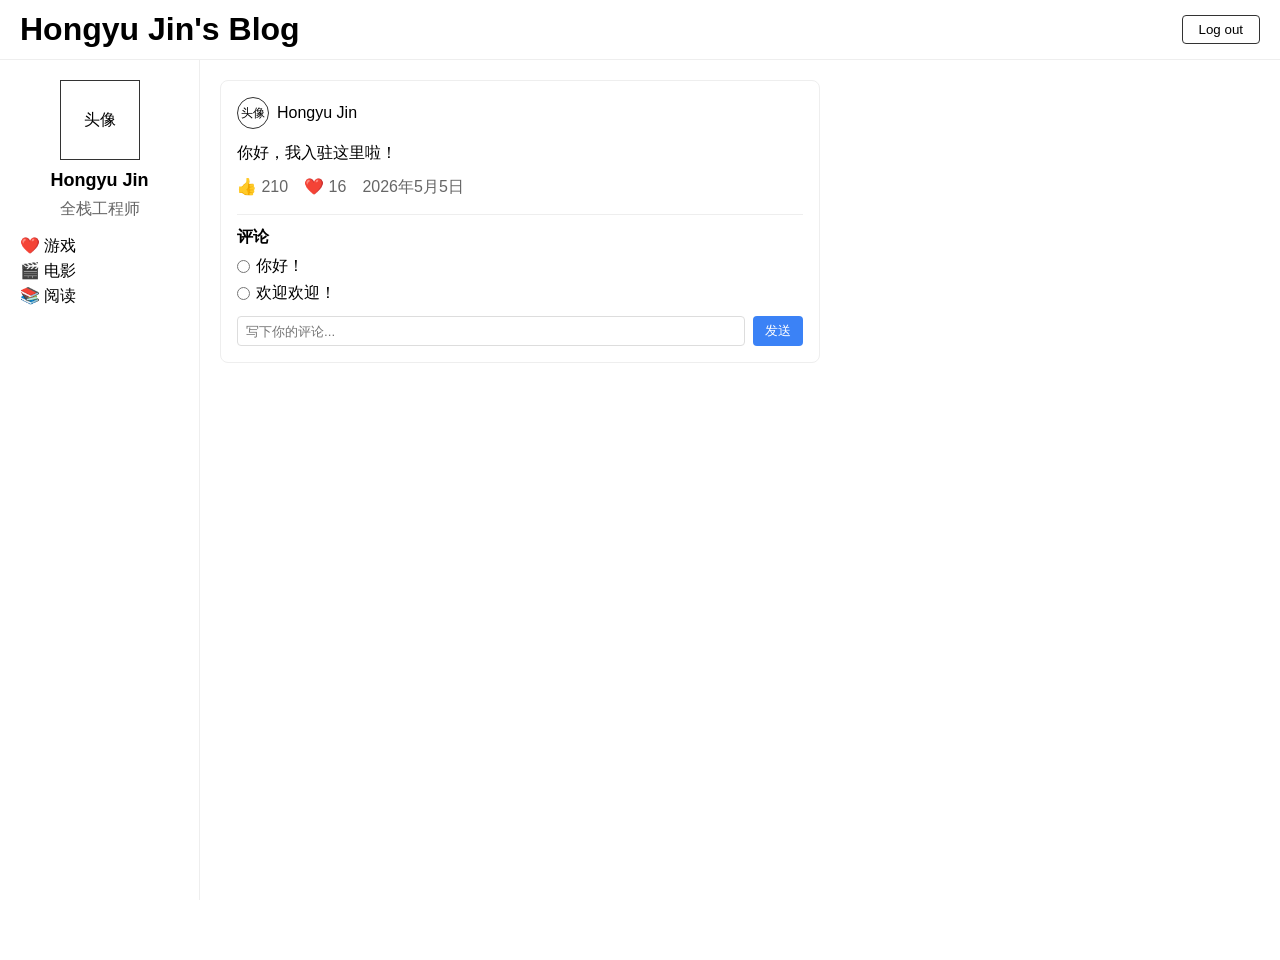
==== main/html/blog.html @ fb8ad8be "TVT" ====
<!DOCTYPE html>
<html lang="zh-CN">
<head>
  <meta charset="UTF-8">
  <title>Hongyu Jin's Blog</title>
  <link rel="stylesheet" href="../css/blog.css">
</head>
<body>
  <!-- 顶部导航栏（固定不动） -->
  <header class="blog-header">
    <h1 class="blog-title">Hongyu Jin's Blog</h1>
    <button class="logout-btn">Log out</button>
  </header>

  <div class="main-container">
    <!-- 左侧边栏（固定不动） -->
    <aside class="sidebar">
      <div class="avatar-box">头像</div>
      <h2 class="username">Hongyu Jin</h2>
      <p class="bio">全栈工程师</p >
      <div class="hobbies">
        <p>❤️ 游戏</p >
        <p>🎬 电影</p >
        <p>📚 阅读</p >
      </div>
    </aside>

    <!-- 中间博客流（可滚动） -->
    <main class="blog-feed">
      <!-- 示例博客卡片 -->
      <article class="blog-card">
        <div class="card-header">
          <div class="card-avatar">头像</div>
          <span class="card-username">Hongyu Jin</span>
        </div>
        <p class="blog-content">你好，我入驻这里啦！</p >
        <div class="card-stats">
          <span class="like-count">👍 210</span>
          <span class="heart-count">❤️ 16</span>
          <span class="post-date">2026年5月5日</span>
        </div>

        <!-- 评论区 -->
        <div class="comments-section">
          <p class="comments-title">评论</p >
          <div class="comment-item">
            <input type="radio" name="comment">
            <span>你好！</span>
          </div>
          <div class="comment-item">
            <input type="radio" name="comment">
            <span>欢迎欢迎！</span>
          </div>
          <!-- 写评论的输入框 -->
          <div class="comment-input">
            <input type="text" placeholder="写下你的评论...">
            <button class="comment-submit">发送</button>
          </div>
        </div>
      </article>

      <!-- 未来你可以在这里继续添加更多博客卡片 -->
      <!-- <article class="blog-card">...</article> -->
    </main>
  </div>
</body>
</html>
---- main/css/blog.css ----
/* 全局重置 */
* {
  margin: 0;
  padding: 0;
  box-sizing: border-box;
  font-family: sans-serif;
}

body {
  height: 100vh;
  overflow: hidden; /* 整个页面不滚动，只有中间区域滚动 */
}

/* 顶部导航栏 */
.blog-header {
  position: fixed;
  top: 0;
  left: 0;
  width: 100%;
  height: 60px;
  background: white;
  border-bottom: 1px solid #eee;
  display: flex;
  justify-content: space-between;
  align-items: center;
  padding: 0 20px;
  z-index: 100;
}

.logout-btn {
  padding: 6px 16px;
  border: 1px solid #333;
  background: white;
  border-radius: 4px;
  cursor: pointer;
}

/* 主容器 */
.main-container {
  display: flex;
  margin-top: 60px; /* 给顶部导航栏留出空间 */
  height: calc(100vh - 60px);
}

/* 左侧边栏 */
.sidebar {
  width: 200px;
  border-right: 1px solid #eee;
  padding: 20px;
  background: white;
  flex-shrink: 0; /* 防止被压缩 */
}

.avatar-box {
  width: 80px;
  height: 80px;
  border: 1px solid #333;
  margin: 0 auto 10px;
  display: flex;
  align-items: center;
  justify-content: center;
}

.username {
  text-align: center;
  font-size: 18px;
  margin-bottom: 8px;
}

.bio {
  text-align: center;
  color: #666;
  margin-bottom: 16px;
}

.hobbies p {
  margin: 4px 0;
}

/* 中间博客流 */
.blog-feed {
  flex: 1;
  padding: 20px;
  overflow-y: auto; /* 关键：只有这里可以滚动 */
}

/* 博客卡片样式 */
.blog-card {
  border: 1px solid #eee;
  border-radius: 8px;
  padding: 16px;
  margin-bottom: 20px;
  max-width: 600px;
}

.card-header {
  display: flex;
  align-items: center;
  gap: 8px;
  margin-bottom: 12px;
}

.card-avatar {
  width: 32px;
  height: 32px;
  border: 1px solid #333;
  border-radius: 50%;
  display: flex;
  align-items: center;
  justify-content: center;
  font-size: 12px;
}

.blog-content {
  margin-bottom: 12px;
  line-height: 1.5;
}

.card-stats {
  display: flex;
  gap: 16px;
  color: #666;
  margin-bottom: 16px;
}

/* 评论区 */
.comments-section {
  border-top: 1px solid #eee;
  padding-top: 12px;
}

.comments-title {
  font-weight: bold;
  margin-bottom: 8px;
}

.comment-item {
  display: flex;
  align-items: center;
  gap: 6px;
  margin: 6px 0;
}

.comment-input {
  display: flex;
  gap: 8px;
  margin-top: 12px;
}

.comment-input input {
  flex: 1;
  padding: 6px 8px;
  border: 1px solid #ddd;
  border-radius: 4px;
}

.comment-submit {
  padding: 6px 12px;
  background: #3b82f6;
  color: white;
  border: none;
  border-radius: 4px;
  cursor: pointer;
}
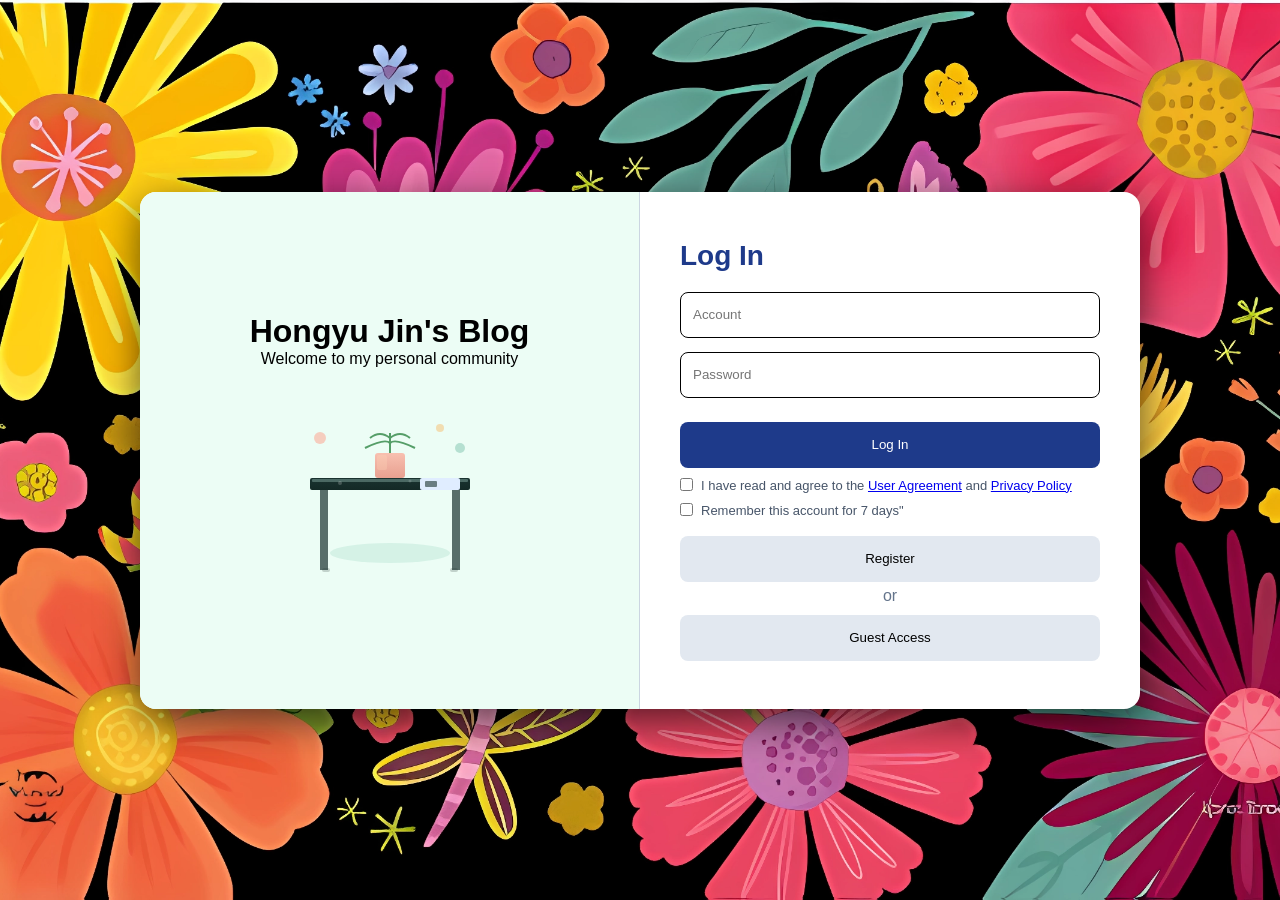
==== commit d6eeaab5: "TVT" ====
--- a/main/html/blog.html
+++ b/main/html/blog.html
@@ -1,67 +1,38 @@
 <!DOCTYPE html>
-<html lang="zh-CN">
+<html lang="en">
 <head>
   <meta charset="UTF-8">
+  <meta name="viewport" content="width=device-width, initial-scale=1.0">
   <title>Hongyu Jin's Blog</title>
   <link rel="stylesheet" href="../css/blog.css">
 </head>
 <body>
-  <!-- 顶部导航栏（固定不动） -->
   <header class="blog-header">
     <h1 class="blog-title">Hongyu Jin's Blog</h1>
-    <button class="logout-btn">Log out</button>
+    <div>
+      <button id="switch-account" class="logout-btn">Switch Account</button>
+      <button id="logout" class="logout-btn">Log Out</button>
+    </div>
   </header>
 
   <div class="main-container">
-    <!-- 左侧边栏（固定不动） -->
     <aside class="sidebar">
-      <div class="avatar-box">头像</div>
-      <h2 class="username">Hongyu Jin</h2>
-      <p class="bio">全栈工程师</p >
-      <div class="hobbies">
-        <p>❤️ 游戏</p >
-        <p>🎬 电影</p >
-        <p>📚 阅读</p >
-      </div>
+      <img class="img-me" src="../../assets/images/me.jpg" alt="Avatar">
+      <button class="info-tag">Name: Hongyu Jin</button>
+      <button class="info-tag">Full-Stack Engineer</button>
+      <p class="bio">Only administrator accounts can publish content; standard accounts can only like and comment, while guests can only browse.</p>
     </aside>
 
-    <!-- 中间博客流（可滚动） -->
     <main class="blog-feed">
-      <!-- 示例博客卡片 -->
-      <article class="blog-card">
-        <div class="card-header">
-          <div class="card-avatar">头像</div>
-          <span class="card-username">Hongyu Jin</span>
-        </div>
-        <p class="blog-content">你好，我入驻这里啦！</p >
-        <div class="card-stats">
-          <span class="like-count">👍 210</span>
-          <span class="heart-count">❤️ 16</span>
-          <span class="post-date">2026年5月5日</span>
-        </div>
-
-        <!-- 评论区 -->
-        <div class="comments-section">
-          <p class="comments-title">评论</p >
-          <div class="comment-item">
-            <input type="radio" name="comment">
-            <span>你好！</span>
-          </div>
-          <div class="comment-item">
-            <input type="radio" name="comment">
-            <span>欢迎欢迎！</span>
-          </div>
-          <!-- 写评论的输入框 -->
-          <div class="comment-input">
-            <input type="text" placeholder="写下你的评论...">
-            <button class="comment-submit">发送</button>
-          </div>
-        </div>
-      </article>
-
-      <!-- 未来你可以在这里继续添加更多博客卡片 -->
-      <!-- <article class="blog-card">...</article> -->
+      <section id="post-editor" class="post-editor hidden">
+        <textarea id="new-post-text" placeholder="发布一条新动态..."></textarea>
+        <input id="new-post-image" type="url" placeholder="可选：输入图片 URL">
+        <button id="publish-btn">发布</button>
+      </section>
+      <div id="posts"></div>
     </main>
   </div>
+
+  <script src="../js/blog.js"></script>
 </body>
 </html>
--- a/main/css/blog.css
+++ b/main/css/blog.css
@@ -1,4 +1,3 @@
-/* 全局重置 */
 * {
   margin: 0;
   padding: 0;
@@ -8,157 +7,158 @@
 
 body {
   height: 100vh;
-  overflow: hidden; /* 整个页面不滚动，只有中间区域滚动 */
+  overflow: hidden;
+  background: #f8fafc;
 }
 
-/* 顶部导航栏 */
 .blog-header {
   position: fixed;
   top: 0;
   left: 0;
-  width: 100%;
-  height: 60px;
-  background: white;
-  border-bottom: 1px solid #eee;
+  right: 0;
+  height: 100px;
+  background: rgba(128, 0, 128, 0.459);
+  border-bottom: 2px solid #e2e8f0;
   display: flex;
   justify-content: space-between;
   align-items: center;
-  padding: 0 20px;
-  z-index: 100;
+  padding: 0 18px;
+  z-index: 10;
+  box-shadow: 0 5px 5px rgba(0, 0, 0, 0.187);
 }
 
 .logout-btn {
-  padding: 6px 16px;
-  border: 1px solid #333;
-  background: white;
-  border-radius: 4px;
+  padding: 6px 12px;
+  border: 1px solid #cbd5e1;
+  background: #fff;
+  border-radius: 6px;
   cursor: pointer;
+  margin-left: 8px;
 }
 
-/* 主容器 */
 .main-container {
   display: flex;
-  margin-top: 60px; /* 给顶部导航栏留出空间 */
-  height: calc(100vh - 60px);
+  height: 100%;
 }
 
-/* 左侧边栏 */
 .sidebar {
-  width: 200px;
-  border-right: 1px solid #eee;
-  padding: 20px;
-  background: white;
-  flex-shrink: 0; /* 防止被压缩 */
+  width: 330px;
+  background: rgba(128, 128, 128, 0.484);
+  border-right: 3px solid #e2e8f0;
+  padding: 0px;
+  position: sticky;
+  top: 100px;
+  height: calc(100vh - 100px);
+
+  display: flex;
+  flex-direction: column;
+  align-items: center;
+  justify-content: flex-start;
+
+  box-shadow: 0 5px 5px rgba(0, 0, 0, 0.29); 
 }
 
-.avatar-box {
-  width: 80px;
-  height: 80px;
-  border: 1px solid #333;
-  margin: 0 auto 10px;
-  display: flex;
-  align-items: center;
-  justify-content: center;
+.img-me {
+  width: 200px;
+  height: 400px;
+  object-fit: contain;
+  transform-origin: bottom left;
 }
 
-.username {
-  text-align: center;
-  font-size: 18px;
-  margin-bottom: 8px;
+.info-tag {
+  background: yellowgreen;
+  color: white;
+  border: none;
+  border-radius: 20px;
+  padding: 6px 20px;
+  margin: 6px 0;
+  margin-left: auto;
+  margin-right: auto;
+  font-size: 1.4rem;
+  font-weight: bold;
+  display: block;
+  width: 300px;
+  margin-bottom: 1rem;
+  margin-top: 1rem;
+  cursor: default;
 }
 
 .bio {
-  text-align: center;
-  color: #666;
+  color: #fff;
+  margin-top: 20px;
+  line-height: 30px;
+  padding-left: 30px;
+  padding-right: 10px;
+}
+
+.blog-feed {
+  flex: 1;
+  overflow-y: auto;
+  padding: 20px;
+}
+.post-editor {
+  background: #fff;
+  border: 1px solid #e2e8f0;
+  border-radius: 10px;
+  padding: 12px;
   margin-bottom: 16px;
 }
 
-.hobbies p {
-  margin: 4px 0;
+.post-editor textarea,.post-editor input {
+  width: 100%;
+  margin-bottom: 8px;
+  padding: 8px;
 }
 
-/* 中间博客流 */
-.blog-feed {
-  flex: 1;
-  padding: 20px;
-  overflow-y: auto; /* 关键：只有这里可以滚动 */
+.hidden {
+  display: none
 }
 
-/* 博客卡片样式 */
 .blog-card {
-  border: 1px solid #eee;
-  border-radius: 8px;
-  padding: 16px;
-  margin-bottom: 20px;
-  max-width: 600px;
+  background: #fff;
+  border: 1px solid #e2e8f0;
+  border-radius: 10px;
+  padding: 14px;
+  max-width: 720px;
+  margin-bottom: 14px
 }
 
 .card-header {
   display: flex;
-  align-items: center;
-  gap: 8px;
-  margin-bottom: 12px;
+  justify-content: space-between;
+  margin-bottom: 10px;
+  color: #64748b
 }
 
-.card-avatar {
-  width: 32px;
-  height: 32px;
-  border: 1px solid #333;
-  border-radius: 50%;
-  display: flex;
-  align-items: center;
-  justify-content: center;
-  font-size: 12px;
-}
-
-.blog-content {
-  margin-bottom: 12px;
-  line-height: 1.5;
+.post-image {
+  width: 100%;
+  max-height: 340px;
+  object-fit: cover;
+  border-radius: 8px;
+  margin: 8px 0
 }
 
 .card-stats {
   display: flex;
-  gap: 16px;
-  color: #666;
-  margin-bottom: 16px;
+  gap: 14px;
+  margin: 10px 0
 }
 
-/* 评论区 */
-.comments-section {
-  border-top: 1px solid #eee;
-  padding-top: 12px;
+.like-btn {
+  border: none;
+  background: #eff6ff;
+  padding: 4px 10px;
+  border-radius: 15px;
+  cursor: pointer
 }
 
-.comments-title {
-  font-weight: bold;
-  margin-bottom: 8px;
+.comment-input-row {
+  display: flex;
+  gap: 8px;
+  margin-top: 8px
 }
 
-.comment-item {
-  display: flex;
-  align-items: center;
-  gap: 6px;
-  margin: 6px 0;
-}
-
-.comment-input {
-  display: flex;
-  gap: 8px;
-  margin-top: 12px;
-}
-
-.comment-input input {
+.comment-input-row input {
   flex: 1;
-  padding: 6px 8px;
-  border: 1px solid #ddd;
-  border-radius: 4px;
-}
-
-.comment-submit {
-  padding: 6px 12px;
-  background: #3b82f6;
-  color: white;
-  border: none;
-  border-radius: 4px;
-  cursor: pointer;
+  padding: 7px
 }
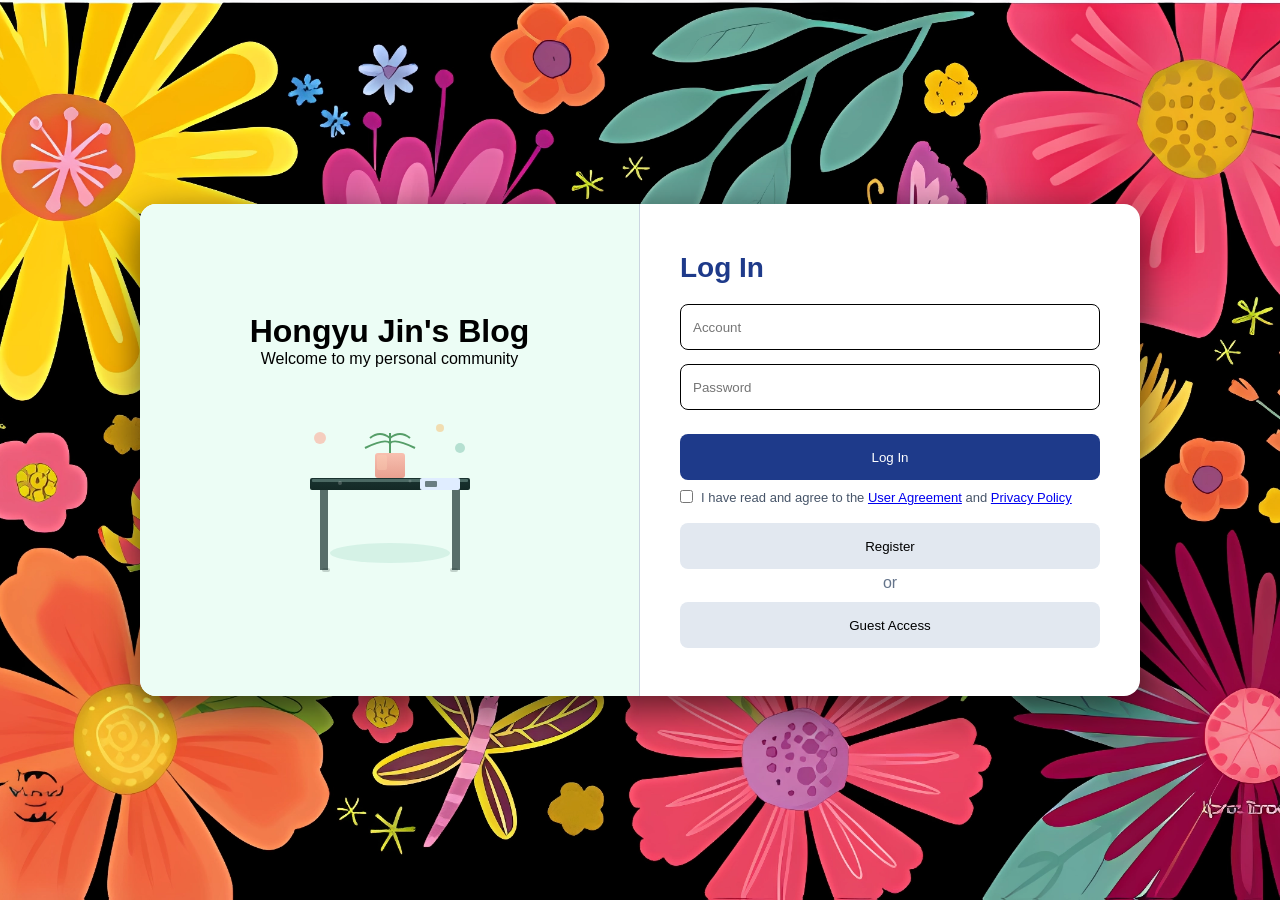
==== commit 819af5b0: "OVO" ====
--- a/main/html/blog.html
+++ b/main/html/blog.html
@@ -4,35 +4,72 @@
   <meta charset="UTF-8">
   <meta name="viewport" content="width=device-width, initial-scale=1.0">
   <title>Hongyu Jin's Blog</title>
+  <link rel="stylesheet" href="../css/layout.css">
+  <link rel="stylesheet" href="../css/components.css">
   <link rel="stylesheet" href="../css/blog.css">
 </head>
 <body>
   <header class="blog-header">
-    <h1 class="blog-title">Hongyu Jin's Blog</h1>
+    <h1 class="blog-title">Welcome to this community!</h1>
     <div>
-      <button id="switch-account" class="logout-btn">Switch Account</button>
       <button id="logout" class="logout-btn">Log Out</button>
     </div>
   </header>
 
   <div class="main-container">
-    <aside class="sidebar">
+    <aside class="sidebar left-sidebar">
       <img class="img-me" src="../../assets/images/me.jpg" alt="Avatar">
       <button class="info-tag">Name: Hongyu Jin</button>
       <button class="info-tag">Full-Stack Engineer</button>
-      <p class="bio">Only administrator accounts can publish content; standard accounts can only like and comment, while guests can only browse.</p>
+      <div>...</div>
+      <button class="info-tag1">Game Enthusiast</button>
+      <button class="info-tag1">Book Lover</button>
+      <button class="info-tag1">Movie Fan</button>
     </aside>
 
     <main class="blog-feed">
       <section id="post-editor" class="post-editor hidden">
-        <textarea id="new-post-text" placeholder="发布一条新动态..."></textarea>
-        <input id="new-post-image" type="url" placeholder="可选：输入图片 URL">
-        <button id="publish-btn">发布</button>
+        <textarea id="new-post-text" placeholder="Publish a new post..."></textarea>
+        <div class="image-upload-row">
+          <label for="new-post-images" class="image-upload-label">Add Images (Max 4)</label>
+          <input id="new-post-images" type="file" accept="image/*">
+          <div id="image-preview" class="image-preview"></div>
+        </div>
+        <button id="publish-btn">Publish</button>
       </section>
       <div id="posts"></div>
     </main>
+
+    <aside class="sidebar right-sidebar">
+      <div class="user-profile">
+        <div class="profile-header">User Profile</div>
+        <img id="profile-avatar" class="profile-avatar" src="../../assets/images/default-avatar.jpg" alt="Profile avatar">
+        <div class="profile-item">
+          <label>Display Name</label>
+          <input id="profile-name" type="text" placeholder="input username" class="profile-input">
+          <button id="save-name" class="profile-btn">Save</button>
+        </div>
+        <div class="avatar-upload-container">
+          <button id="avatar-upload-btn" class="avatar-upload-btn" type="button">Upload Avatar</button>
+          <input id="avatar-input" type="file" accept="image/*" hidden>
+        </div>
+        <div class="profile-info">
+          <p id="profile-username"><span></span></p>
+          <p id="profile-display-name"><span></span></p>
+          <p id="profile-role"><span></span></p>
+        </div>
+      </div>
+    </aside>
   </div>
 
-  <script src="../js/blog.js"></script>
+  <div id="image-viewer" class="image-viewer hidden">
+    <div class="viewer-backdrop"></div>
+    <img id="image-viewer-img" class="viewer-img" alt="Preview">
+  </div>
+
+  <script src="../js/config.js"></script>
+  <script src="../js/utils.js"></script>
+  <script src="../js/render.js"></script>
+  <script src="../js/events.js"></script>
 </body>
 </html>
--- a/main/css/layout.css
+++ b/main/css/layout.css
@@ -0,0 +1,177 @@
+/* Page layout */
+* {
+  margin: 0;
+  padding: 0;
+  box-sizing: border-box;
+  font-family: sans-serif;
+}
+
+body {
+  height: 100vh;
+  overflow: hidden;
+  background: #f8fafc;
+}
+
+.blog-header {
+  position: fixed;
+  top: 0;
+  left: 0;
+  right: 0;
+  height: 100px;
+  background: rgba(0, 0, 0, 0.856);
+  border-bottom: 2px solid #e2e8f0;
+  display: flex;
+  justify-content: space-between;
+  align-items: center;
+  padding: 0 18px;
+  z-index: 10;
+  box-shadow: 0 5px 5px rgba(0, 0, 0, 0.187);
+}
+
+.blog-title {
+  color: #fff;
+  font-size: 2rem;
+}
+
+.logout-btn {
+  padding: 6px 12px;
+  border: 1px solid #cbd5e1;
+  background: #fff;
+  border-radius: 6px;
+  cursor: pointer;
+  margin-left: 8px;
+  transition: all 0.2s;
+}
+
+.logout-btn:hover {
+  background: #f1f5f9;
+}
+
+.main-container {
+  display: flex;
+  height: calc(100vh - 100px);
+  margin-top: 100px;
+  gap: 0;
+}
+
+.left-sidebar {
+  width: 300px;
+  background: url(../../assets/images/flower2.jpg);
+  border-right: 3px solid #e2e8f0;
+  padding: 20px 0;
+  overflow-y: auto;
+  display: flex;
+  flex-direction: column;
+  align-items: center;
+  box-shadow: 0 5px 5px rgba(0, 0, 0, 0.29);
+}
+
+.img-me {
+  width: 200px;
+  height: 276px;
+  object-fit: contain;
+  margin-bottom: 20px;
+  margin-top: 20px;
+  border: 6px solid rgb(255, 253, 253);
+}
+
+.info-tag {
+  background: rgba(0, 0, 0, 0.856);
+  color: white;
+  border: none;
+  border-radius: 20px;
+  padding: 8px 16px;
+  margin: 8px 0;
+  font-size: 1rem;
+  font-weight: bold;
+  width: 240px;
+  text-align: center;
+  cursor: default;
+}
+
+.info-tag1 {
+  background: rgb(65, 64, 64);
+  color: white;
+  border: none;
+  border-radius: 20px;
+  padding: 8px 16px;
+  margin: 8px 0;
+  font-size: 1rem;
+  font-weight: bold;
+  width: 240px;
+  text-align: center;
+  cursor: default;
+}
+
+.blog-feed {
+  flex: 1;
+  overflow-y: auto;
+  padding: 40px 60px;
+}
+
+/* Profile panel */
+.right-sidebar {
+  width: 300px;
+  background: #fff;
+  border-left: 3px solid #e2e8f0;
+  padding: 20px;
+  overflow-y: auto;
+  box-shadow: 0 5px 5px rgba(0, 0, 0, 0.29);
+}
+
+.user-profile {
+  display: flex;
+  flex-direction: column;
+  gap: 16px;
+}
+
+.profile-header {
+  font-size: 1.2rem;
+  font-weight: bold;
+  color: #1e293b;
+  text-align: center;
+}
+
+.profile-avatar {
+  width: 80px;
+  height: 80px;
+  border-radius: 50%;
+  object-fit: cover;
+  align-self: center;
+}
+
+.profile-item {
+  margin-bottom: 16px;
+}
+
+.profile-item label {
+  display: block;
+  font-size: 0.9rem;
+  color: #475569;
+  margin-bottom: 4px;
+}
+
+.profile-input {
+  width: 100%;
+  padding: 8px 10px;
+  border: 1px solid #cbd5e1;
+  border-radius: 6px;
+  font-family: inherit;
+}
+
+.avatar-upload-container {
+  display: flex;
+  flex-direction: column;
+  gap: 8px;
+}
+
+.profile-info p {
+  margin: 8px 0;
+  font-size: 0.9rem;
+  color: #64748b;
+}
+
+.profile-info span {
+  color: #1e293b;
+  font-weight: 500;
+}
--- a/main/css/components.css
+++ b/main/css/components.css
@@ -0,0 +1,460 @@
+/* Post editor */
+.post-editor {
+  background: #fff;
+  border: 2px solid #e2e8f0;
+  border-radius: 12px;
+  padding: 16px;
+  margin-bottom: 20px;
+  box-shadow: 0 2px 4px rgba(0, 0, 0, 0.1);
+}
+
+.post-editor textarea {
+  width: 100%;
+  height: 100px;
+  padding: 10px;
+  border: 1px solid #cbd5e1;
+  border-radius: 6px;
+  font-family: inherit;
+  resize: none;
+  margin-bottom: 10px;
+}
+
+.image-upload-row {
+  display: flex;
+  flex-direction: column;
+  gap: 6px;
+  margin-bottom: 10px;
+}
+
+.image-upload-label {
+  font-size: 0.95rem;
+  color: #475569;
+}
+
+.post-editor input[type="file"] {
+  width: 100%;
+  padding: 8px 10px;
+  border: 1px solid #cbd5e1;
+  border-radius: 6px;
+  background: #fff;
+}
+
+#publish-btn {
+  width: 100%;
+  padding: 10px;
+  background: #8b5cf6;
+  color: white;
+  border: none;
+  border-radius: 6px;
+  cursor: pointer;
+  font-weight: bold;
+  transition: background 0.2s;
+}
+
+#publish-btn:hover {
+  background: #7c3aed;
+}
+
+.hidden {
+  display: none;
+}
+
+/* Post card */
+.blog-card {
+  background: #e7efe8;
+  border: 1px solid #e2e8f0;
+  border-radius: 12px;
+  padding: 16px;
+  margin-bottom: 35px;
+  box-shadow: 0 5px 5px rgba(0, 0, 0, 0.29);
+  transition: transform 0.2s;
+  transition: box-shadow 0.2s;
+}
+
+.blog-card:hover {
+  transform: scale(1.005);
+  box-shadow: 0 8px 8px rgba(0, 0, 0, 0.3);
+}
+
+.card-header {
+  display: flex;
+  justify-content: space-between;
+  align-items: center;
+  margin-bottom: 12px;
+  color: #64748b;
+  font-size: 0.9rem;
+  gap: 12px;
+}
+
+.author-info {
+  display: flex;
+  align-items: center;
+  gap: 10px;
+}
+
+.post-author-avatar {
+  width: 40px;
+  height: 40px;
+  object-fit: cover;
+  border-radius: 50%;
+}
+
+.card-header strong {
+  color: #1e293b;
+  margin: 0;
+}
+
+.card-header-end {
+  display: flex;
+  align-items: center;
+  gap: 10px;
+}
+
+.delete-post-btn {
+  background: rgba(0, 0, 0, 0.856);
+  color: white;
+  border: none;
+  padding: 6px 10px;
+  border-radius: 6px;
+  cursor: pointer;
+  font-size: 0.8rem;
+  transition: background 0.2s, transform 0.2s;
+}
+
+.delete-post-btn:hover {
+  background: #111;
+  transform: translateY(-1px);
+}
+
+.post-content {
+  color: #334155;
+  line-height: 1.6;
+  margin-bottom: 12px;
+}
+
+.post-image {
+  width: 100%;
+  max-height: 340px;
+  object-fit: cover;
+  border-radius: 8px;
+  margin: 12px 0;
+}
+
+/* Image gallery */
+.image-grid {
+  display: flex;
+  gap: 8px;
+  margin: 12px 0;
+}
+
+.image-grid.one {
+  width: 100%;
+}
+
+.image-grid.one .grid-image {
+  width: 100%;
+  height: 340px;
+  object-fit: cover;
+  border-radius: 12px;
+  cursor: pointer;
+}
+
+.image-grid.one-row {
+  display: flex;
+  gap: 8px;
+  flex-wrap: wrap;
+  align-items: flex-start;
+}
+
+.image-grid.two-row {
+  display: grid;
+  grid-template-columns: repeat(2, 140px);
+  grid-auto-rows: 140px;
+  gap: 8px;
+}
+
+.grid-cell {
+  width: 140px;
+  height: 140px;
+  overflow: hidden;
+  border-radius: 12px;
+}
+
+.grid-image {
+  width: 100%;
+  height: 100%;
+  object-fit: cover;
+  cursor: pointer;
+  transition: transform 0.2s;
+}
+
+.grid-image:hover {
+  transform: scale(1.03);
+}
+
+/* Image preview thumbnails */
+.image-preview {
+  display: flex;
+  flex-wrap: wrap;
+  gap: 8px;
+  margin-top: 8px;
+}
+
+.preview-item {
+  position: relative;
+  width: 80px;
+  height: 80px;
+  border-radius: 8px;
+  overflow: hidden;
+  border: 1px solid #ddd;
+}
+
+.preview-item img {
+  width: 100%;
+  height: 100%;
+  object-fit: cover;
+}
+
+.preview-item .remove-btn {
+  position: absolute;
+  top: 2px;
+  right: 2px;
+  background: rgba(0, 0, 0, 0.7);
+  color: white;
+  border: none;
+  border-radius: 50%;
+  width: 20px;
+  height: 20px;
+  cursor: pointer;
+  font-size: 12px;
+  display: flex;
+  align-items: center;
+  justify-content: center;
+}
+
+/* Fullscreen image viewer */
+.image-viewer {
+  position: fixed;
+  inset: 0;
+  display: flex;
+  align-items: center;
+  justify-content: center;
+  z-index: 1000;
+}
+
+.image-viewer.hidden {
+  display: none;
+}
+
+.viewer-backdrop {
+  position: absolute;
+  inset: 0;
+  background: rgba(0, 0, 0, 0.75);
+}
+
+.viewer-img {
+  position: relative;
+  max-width: 90vw;
+  max-height: 90vh;
+  border-radius: 12px;
+  box-shadow: 0 8px 30px rgba(0, 0, 0, 0.35);
+  z-index: 1;
+}
+
+.viewer-close {
+  position: absolute;
+  top: 24px;
+  right: 24px;
+  z-index: 2;
+  width: 40px;
+  height: 40px;
+  border-radius: 50%;
+  border: none;
+  background: rgba(255, 255, 255, 0.9);
+  color: #111;
+  font-size: 1.4rem;
+  cursor: pointer;
+}
+
+.card-stats {
+  display: flex;
+  gap: 16px;
+  align-items: center;
+  margin: 12px 0;
+}
+
+/* 爱心点赞按钮样式 */
+.like-btn {
+  display: flex;
+  align-items: center;
+  gap: 8px;
+  border: 2px solid #000;
+  background: transparent;
+  padding: 6px 12px;
+  border-radius: 20px;
+  cursor: pointer;
+  transition: all 0.2s;
+  position: relative;
+}
+
+.like-btn:disabled {
+  opacity: 0.6;
+  cursor: not-allowed;
+}
+
+.heart-icon {
+  width: 20px;
+  height: 20px;
+  stroke: #000;
+  stroke-width: 1.5;
+  fill: none;
+  transition: all 0.3s;
+}
+
+.like-btn.liked {
+  border-color: #ef4444;
+  background: #fef2f2;
+}
+
+.like-btn.liked .heart-icon {
+  fill: #ef4444;
+  stroke: #ef4444;
+  animation: heartBeat 0.2s ease-out;
+}
+
+@keyframes heartBeat {
+  0% {
+    transform: scale(1);
+  }
+  50% {
+    transform: scale(1.2);
+  }
+  100% {
+    transform: scale(1);
+  }
+}
+
+.like-btn span {
+  font-weight: 500;
+  font-size: 0.9rem;
+}
+
+.comments {
+  margin: 12px 0;
+  padding: 8px 0;
+  border-top: 1px solid #e2e8f0;
+}
+
+.comment-item {
+  display: flex;
+  justify-content: space-between;
+  align-items: flex-start;
+  gap: 12px;
+  color: #475569;
+  font-size: 0.9rem;
+  margin: 8px 0;
+  line-height: 1.5;
+  word-break: break-word;
+}
+
+.comment-avatar {
+  width: 40px;
+  height: 40px;
+  border-radius: 50%;
+  object-fit: cover;
+  flex-shrink: 0;
+}
+
+.comment-body {
+  flex: 1;
+  display: flex;
+  flex-direction: column;
+  gap: 4px;
+}
+
+.comment-author {
+  display: block;
+  font-weight: 700;
+  color: #1e293b;
+}
+
+.comment-text {
+  display: block;
+  color: #334155;
+}
+
+.delete-comment-btn {
+  background: rgba(0, 0, 0, 0.856);
+  color: white;
+  border: none;
+  width: 24px;
+  height: 24px;
+  border-radius: 50%;
+  cursor: pointer;
+  flex-shrink: 0;
+  font-weight: bold;
+  transition: background 0.2s, transform 0.2s;
+}
+
+.delete-comment-btn:hover {
+  background: #111;
+  transform: translateY(-1px);
+}
+
+.comment-input-row {
+  display: flex;
+  gap: 8px;
+  margin-top: 12px;
+}
+
+.comment-input-row input {
+  flex: 1;
+  padding: 8px 12px;
+  border: 1px solid #cbd5e1;
+  border-radius: 6px;
+  font-family: inherit;
+}
+
+.comment-input-row input:disabled {
+  background: #f1f5f9;
+  cursor: not-allowed;
+}
+
+.comment-btn {
+  padding: 8px 16px;
+  background: #3b82f6;
+  color: white;
+  border: none;
+  border-radius: 6px;
+  cursor: pointer;
+  transition: background 0.2s;
+  font-weight: 500;
+}
+
+.comment-btn:disabled {
+  opacity: 0.6;
+  cursor: not-allowed;
+}
+
+.comment-btn:hover:not(:disabled) {
+  background: #2563eb;
+}
+
+.profile-btn,
+.avatar-upload-btn {
+  width: 100%;
+  padding: 8px 16px;
+  background: rgba(0, 0, 0, 0.856);
+  color: white;
+  border: none;
+  border-radius: 6px;
+  cursor: pointer;
+  font-weight: bold;
+  transition: background 0.2s, transform 0.2s;
+}
+
+.profile-btn:hover,
+.avatar-upload-btn:hover {
+  background: #111;
+  transform: translateY(-1px);
+}
--- a/main/css/blog.css
+++ b/main/css/blog.css
@@ -1,164 +1,21 @@
-* {
-  margin: 0;
-  padding: 0;
-  box-sizing: border-box;
-  font-family: sans-serif;
+/* Blog-specific overrides */
+
+/* Single-image blog posts should use the same grid width as the four-image layout */
+.image-grid.one {
+  width: 100%;
+  display: flex;
+  justify-content: flex-start;
 }
 
-body {
-  height: 100vh;
-  overflow: hidden;
-  background: #f8fafc;
+.image-grid.one .grid-image {
+  width: 288px;
+  height: 288px;
+  object-fit: scale-down;
+  border-radius: 12px;
+  cursor: pointer;
 }
 
-.blog-header {
-  position: fixed;
-  top: 0;
-  left: 0;
-  right: 0;
-  height: 100px;
-  background: rgba(128, 0, 128, 0.459);
-  border-bottom: 2px solid #e2e8f0;
-  display: flex;
-  justify-content: space-between;
-  align-items: center;
-  padding: 0 18px;
-  z-index: 10;
-  box-shadow: 0 5px 5px rgba(0, 0, 0, 0.187);
-}
-
-.logout-btn {
-  padding: 6px 12px;
-  border: 1px solid #cbd5e1;
-  background: #fff;
-  border-radius: 6px;
-  cursor: pointer;
-  margin-left: 8px;
-}
-
-.main-container {
-  display: flex;
-  height: 100%;
-}
-
-.sidebar {
-  width: 330px;
-  background: rgba(128, 128, 128, 0.484);
-  border-right: 3px solid #e2e8f0;
-  padding: 0px;
-  position: sticky;
-  top: 100px;
-  height: calc(100vh - 100px);
-
-  display: flex;
-  flex-direction: column;
-  align-items: center;
-  justify-content: flex-start;
-
-  box-shadow: 0 5px 5px rgba(0, 0, 0, 0.29); 
-}
-
-.img-me {
-  width: 200px;
-  height: 400px;
-  object-fit: contain;
-  transform-origin: bottom left;
-}
-
-.info-tag {
-  background: yellowgreen;
-  color: white;
-  border: none;
-  border-radius: 20px;
-  padding: 6px 20px;
-  margin: 6px 0;
-  margin-left: auto;
-  margin-right: auto;
-  font-size: 1.4rem;
-  font-weight: bold;
-  display: block;
-  width: 300px;
-  margin-bottom: 1rem;
-  margin-top: 1rem;
-  cursor: default;
-}
-
-.bio {
-  color: #fff;
-  margin-top: 20px;
-  line-height: 30px;
-  padding-left: 30px;
-  padding-right: 10px;
-}
-
-.blog-feed {
-  flex: 1;
-  overflow-y: auto;
-  padding: 20px;
-}
-.post-editor {
-  background: #fff;
-  border: 1px solid #e2e8f0;
-  border-radius: 10px;
-  padding: 12px;
-  margin-bottom: 16px;
-}
-
-.post-editor textarea,.post-editor input {
-  width: 100%;
-  margin-bottom: 8px;
-  padding: 8px;
-}
-
-.hidden {
-  display: none
-}
-
-.blog-card {
-  background: #fff;
-  border: 1px solid #e2e8f0;
-  border-radius: 10px;
-  padding: 14px;
-  max-width: 720px;
-  margin-bottom: 14px
-}
-
-.card-header {
-  display: flex;
-  justify-content: space-between;
-  margin-bottom: 10px;
-  color: #64748b
-}
-
-.post-image {
-  width: 100%;
-  max-height: 340px;
-  object-fit: cover;
-  border-radius: 8px;
-  margin: 8px 0
-}
-
-.card-stats {
-  display: flex;
-  gap: 14px;
-  margin: 10px 0
-}
-
-.like-btn {
-  border: none;
-  background: #eff6ff;
-  padding: 4px 10px;
-  border-radius: 15px;
-  cursor: pointer
-}
-
-.comment-input-row {
-  display: flex;
-  gap: 8px;
-  margin-top: 8px
-}
-
-.comment-input-row input {
-  flex: 1;
-  padding: 7px
+/* Remove obsolete viewer close button styling for the current viewer markup */
+.viewer-close {
+  display: none;
 }
